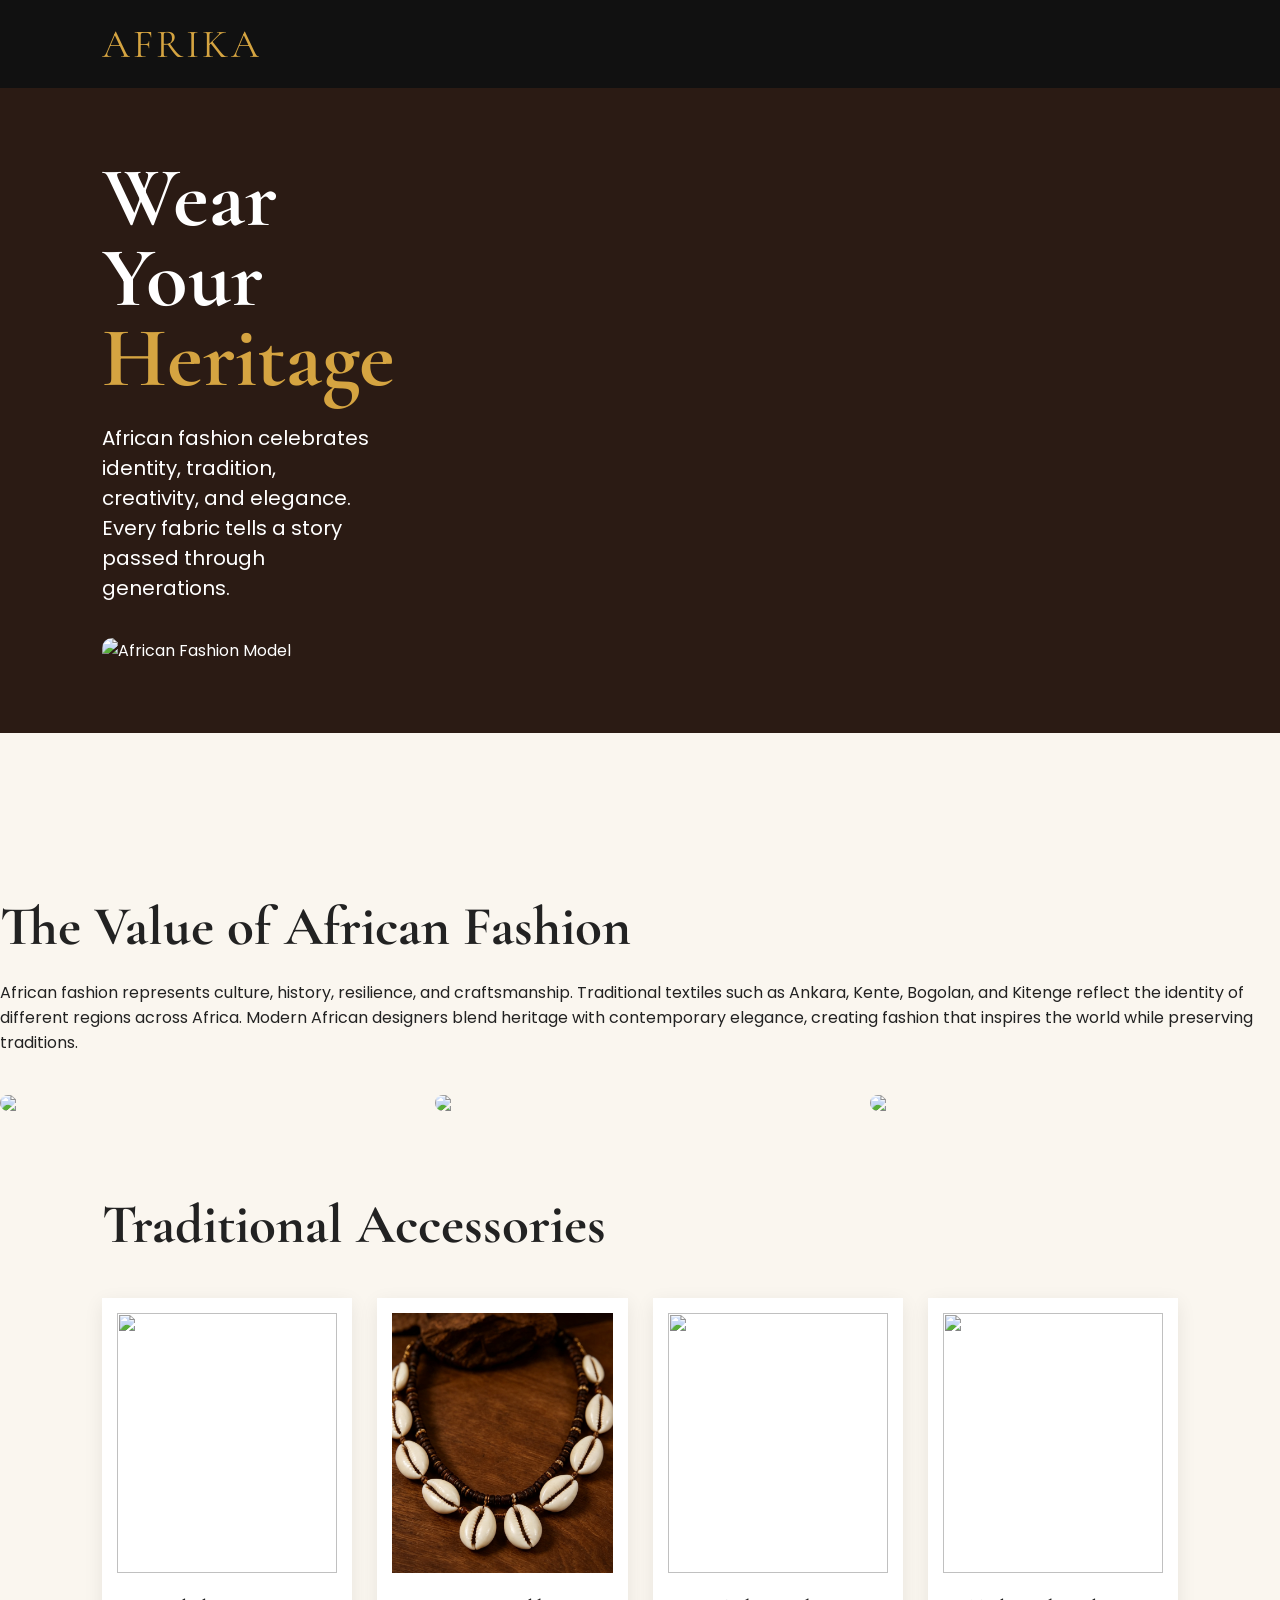
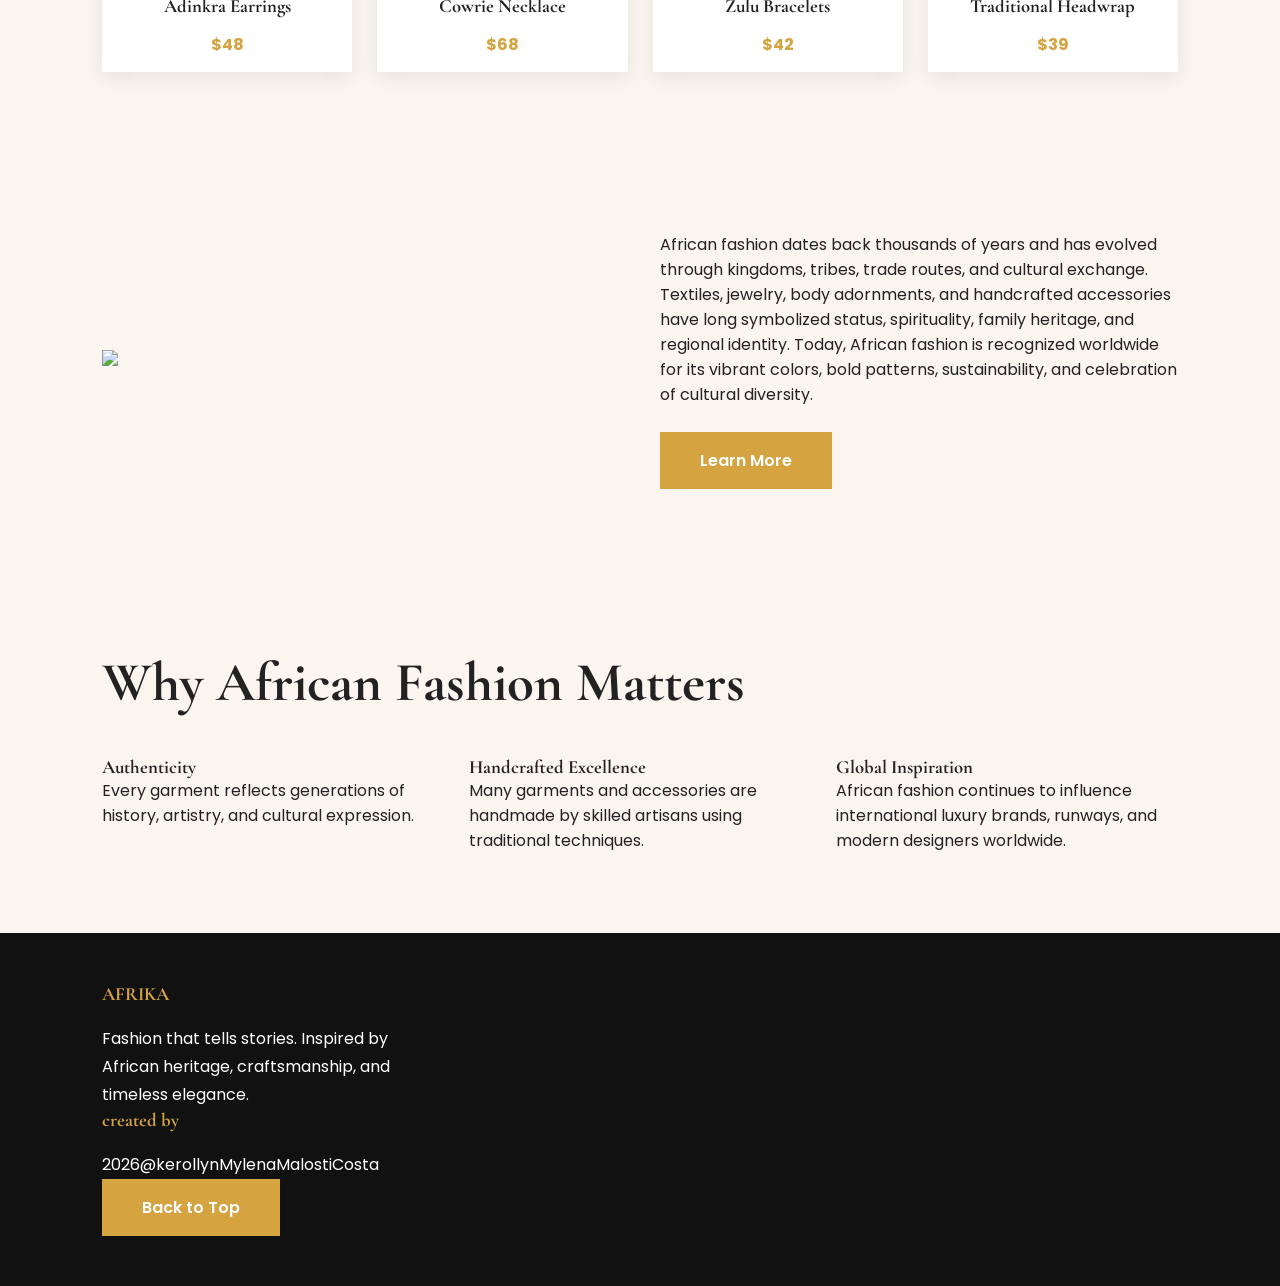
==== index.html @ bd6cc21a "oi" ====
<!DOCTYPE html>
<html lang="en">
<head>
<meta charset="UTF-8">
<meta name="viewport" content="width=device-width, initial-scale=1.0">
<title>AFRIKA | African Fashion</title>

<link href="https://fonts.googleapis.com/css2?family=Cormorant+Garamond:wght@400;600;700&family=Poppins:wght@300;400;500;600&display=swap" rel="stylesheet">

<style>

*{
margin:0;
padding:0;
box-sizing:border-box;
}

body{
font-family:'Poppins',sans-serif;
background:#faf6ef;
color:#222;
}

h1,h2,h3{
font-family:'Cormorant Garamond',serif;
}

header{
background:#111;
padding:20px 8%;
display:flex;
justify-content:space-between;
align-items:center;
position:sticky;
top:0;
z-index:1000;
}

.logo{
color:#d5a441;
font-size:40px;
font-family:'Cormorant Garamond',serif;
letter-spacing:3px;
}

nav a{
color:white;
text-decoration:none;
margin-left:30px;
font-size:15px;
transition:.3s;
}

nav a:hover{
color:#d5a441;
}

.hero{
display:flex;
align-items:center;
justify-content:space-between;
padding:70px 8%;
background:#2b1b14;
color:white;
}

.hero-text{
width:50%;
}

.hero h1{
font-size:85px;
line-height:80px;
margin-bottom:25px;
}

.hero span{
color:#d5a441;
}

.hero p{
font-size:20px;
margin-bottom:35px;
}

.btn{
display:inline-block;
padding:16px 40px;
background:#d5a441;
color:white;
text-decoration:none;
font-weight:600;
}

.hero img{
width:470px;
border-radius:10px;
}

.section{
padding:80px 8%;
}

.grid{
display:grid;
grid-template-columns:repeat(3,1fr);
gap:25px;
margin-top:40px;
}

.grid img{
width:100%;
border-radius:8px;
}

.title{
font-size:55px;
margin-bottom:20px;
}

.value{
display:grid;
grid-template-columns:1fr 2fr;
gap:40px;
align-items:center;
}

.products{
display:grid;
grid-template-columns:repeat(4,1fr);
gap:25px;
margin-top:40px;
}

.card{
background:white;
padding:15px;
text-align:center;
box-shadow:0 5px 18px rgba(0,0,0,.08);
}

.card img{
width:100%;
height:260px;
object-fit:cover;
}

.card h3{
margin:15px 0;
}

.price{
color:#d5a441;
font-weight:bold;
}

.origin{
display:grid;
grid-template-columns:1fr 1fr;
gap:40px;
align-items:center;
}

footer{
background:#111;
color:white;
padding:50px 8%;
display:grid;
grid-template-columns:repeat(3,1fr);
gap:40px;
}

footer h3{
margin-bottom:20px;
color:#d5a441;
}

footer p{
line-height:28px;
}

@media(max-width:900px){

.hero,
.value,
.origin{
grid-template-columns:1fr;
display:grid;
}

.hero-text{
width:100%;
}

.hero h1{
font-size:55px;
line-height:55px;
}

.grid,
.products{
grid-template-columns:1fr;
}

nav{
display:none;
}

}

</style>

</head>

<body>

<header>

<div class="logo">AFRIKA</div>

<nav>



</nav>


</header>

<section class="hero">

<div class="hero-text">


<div class="hero-text">

<h1>Wear Your <span>Heritage</span></h1>

<p>
African fashion celebrates identity, tradition, creativity, and elegance.
Every fabric tells a story passed through generations.
</p>



</a>
</div>

<img src="imagem1.png" alt="African Fashion Model">

</section>

<section class="section origin" id="origin"></section>

<div>

<h2 class="title">The Value of African Fashion</h2>

<p>

African fashion represents culture, history, resilience, and craftsmanship.
Traditional textiles such as Ankara, Kente, Bogolan, and Kitenge reflect
the identity of different regions across Africa.

Modern African designers blend heritage with contemporary elegance,
creating fashion that inspires the world while preserving traditions.

</p>

</div>

<div class="grid">

<img src="imagem2.png.png">
<img src="imagem3.png.png">
<img src="imagem4.png (3).png">

</div>

</section>

<section class="section">

<h2 class="title">Traditional Accessories</h2>

<div class="products">

<div class="card">
<img src="imagem brincos.png">
<h3>Adinkra Earrings</h3>
<p class="price">$48</p>
</div>

<div class="card">
<img src="imagem colar.png">
<h3>Cowrie Necklace</h3>
<p class="price">$68</p>
</div>

<div class="card">
<img src="imagem brecelete.png">
<h3>Zulu Bracelets</h3>
<p class="price">$42</p>
</div>

<div class="card">
<img src="acessesorio cabeça.png">
<h3>Traditional Headwrap</h3>
<p class="price">$39</p>
</div>

</div>

</section>

<section class="section origin">

<div>

<img src="imagem arvore.png" width="100%">



</div>

<div>



<p>

African fashion dates back thousands of years and has evolved through
kingdoms, tribes, trade routes, and cultural exchange.

Textiles, jewelry, body adornments, and handcrafted accessories have long
symbolized status, spirituality, family heritage, and regional identity.

Today, African fashion is recognized worldwide for its vibrant colors,
bold patterns, sustainability, and celebration of cultural diversity.

</p>

<br>

<a href="africa.html" class="btn" target="_blank">
Learn More
</a>

</div>

</section>

<section class="section">

<h2 class="title">Why African Fashion Matters</h2>

<div class="grid">

<div>

<h3>Authenticity</h3>

<p>
Every garment reflects generations of history, artistry, and cultural
expression.
</p>

</div>

<div>

<h3>Handcrafted Excellence</h3>

<p>
Many garments and accessories are handmade by skilled artisans using
traditional techniques.
</p>

</div>

<div>

<h3>Global Inspiration</h3>

<p>
African fashion continues to influence international luxury brands,
runways, and modern designers worldwide.
</p>

</div>

</div>

</section>

<footer>

<div>

<h3>AFRIKA</h3>

<p>

Fashion that tells stories.
Inspired by African heritage, craftsmanship, and timeless elegance.


<div>

<h3>created by</h3>

<p>

    2026@kerollynMylenaMalostiCosta
   </p>
  
   <body id="top">
      
   </body>
   <a href="#top" class="btn">Back to Top</a>

</p> </div> <div> 
     </p> 
    </div>
 </footer>
 </body> </html>
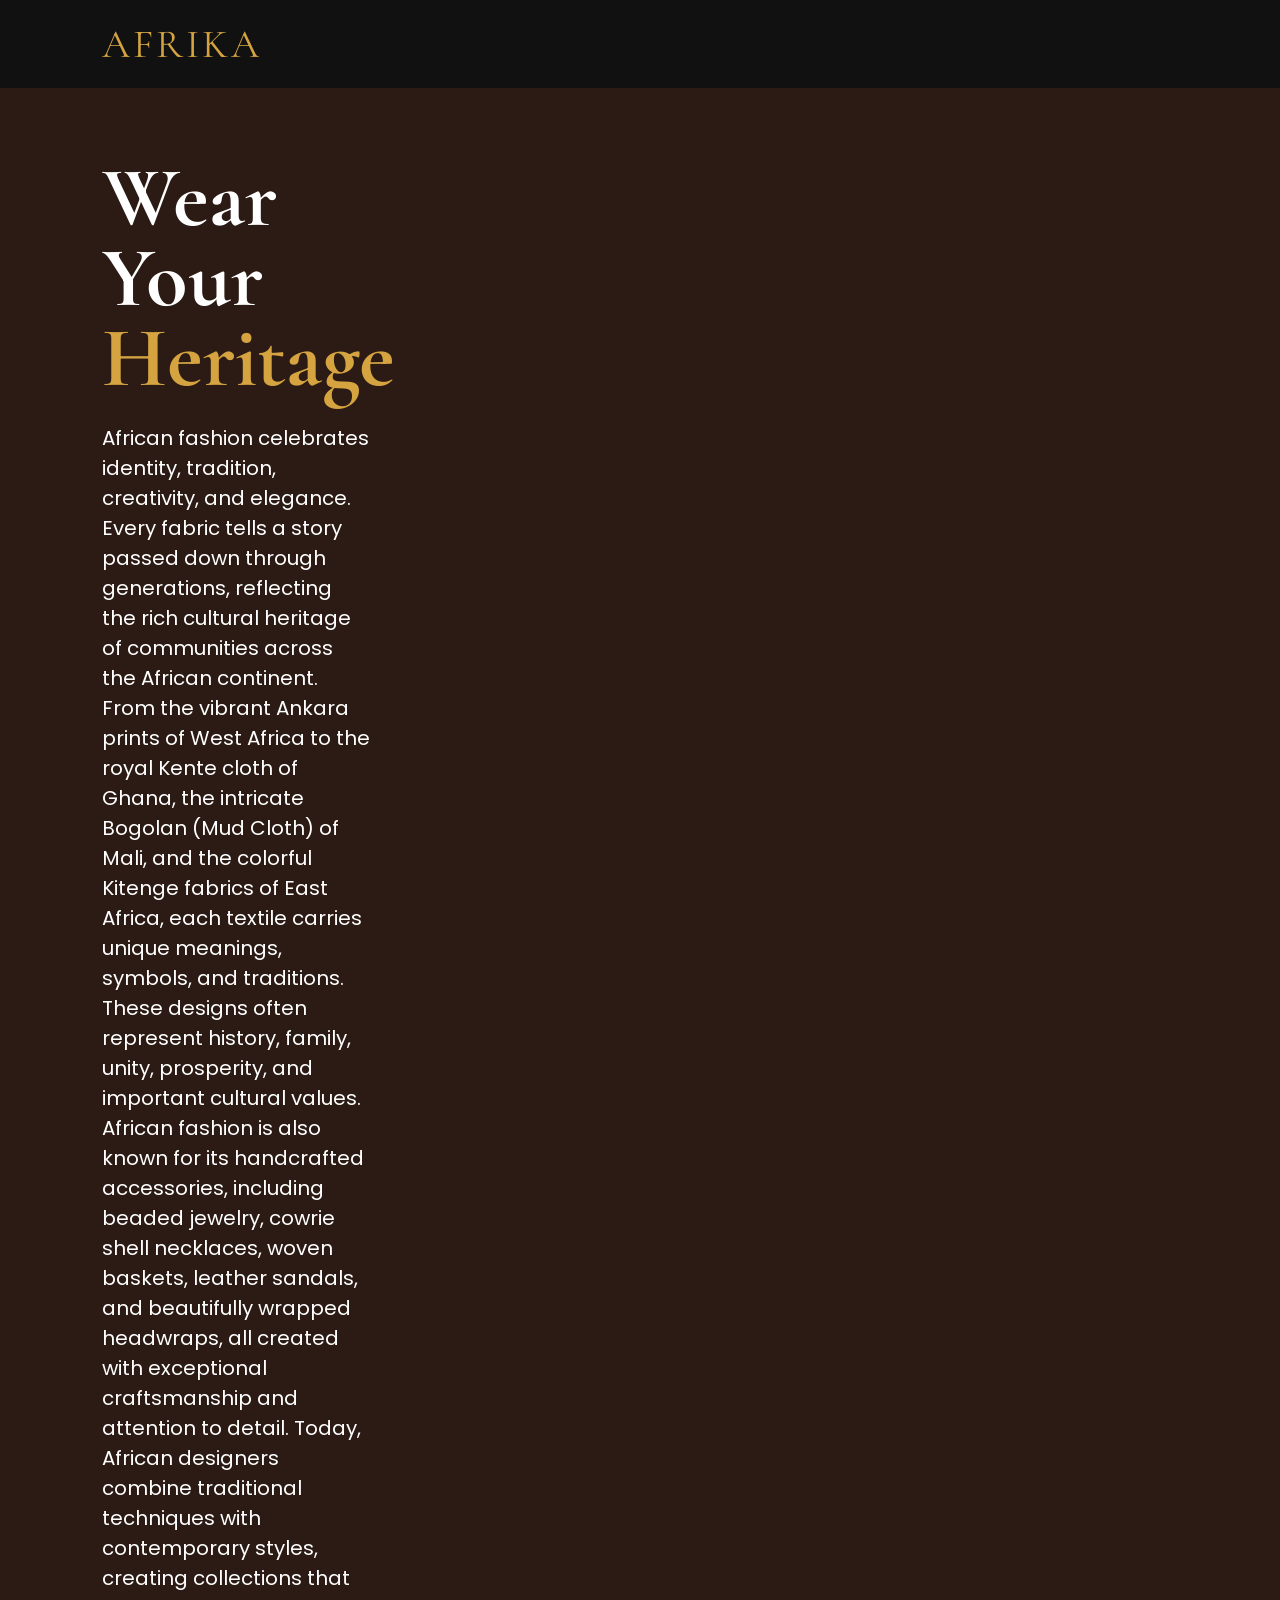
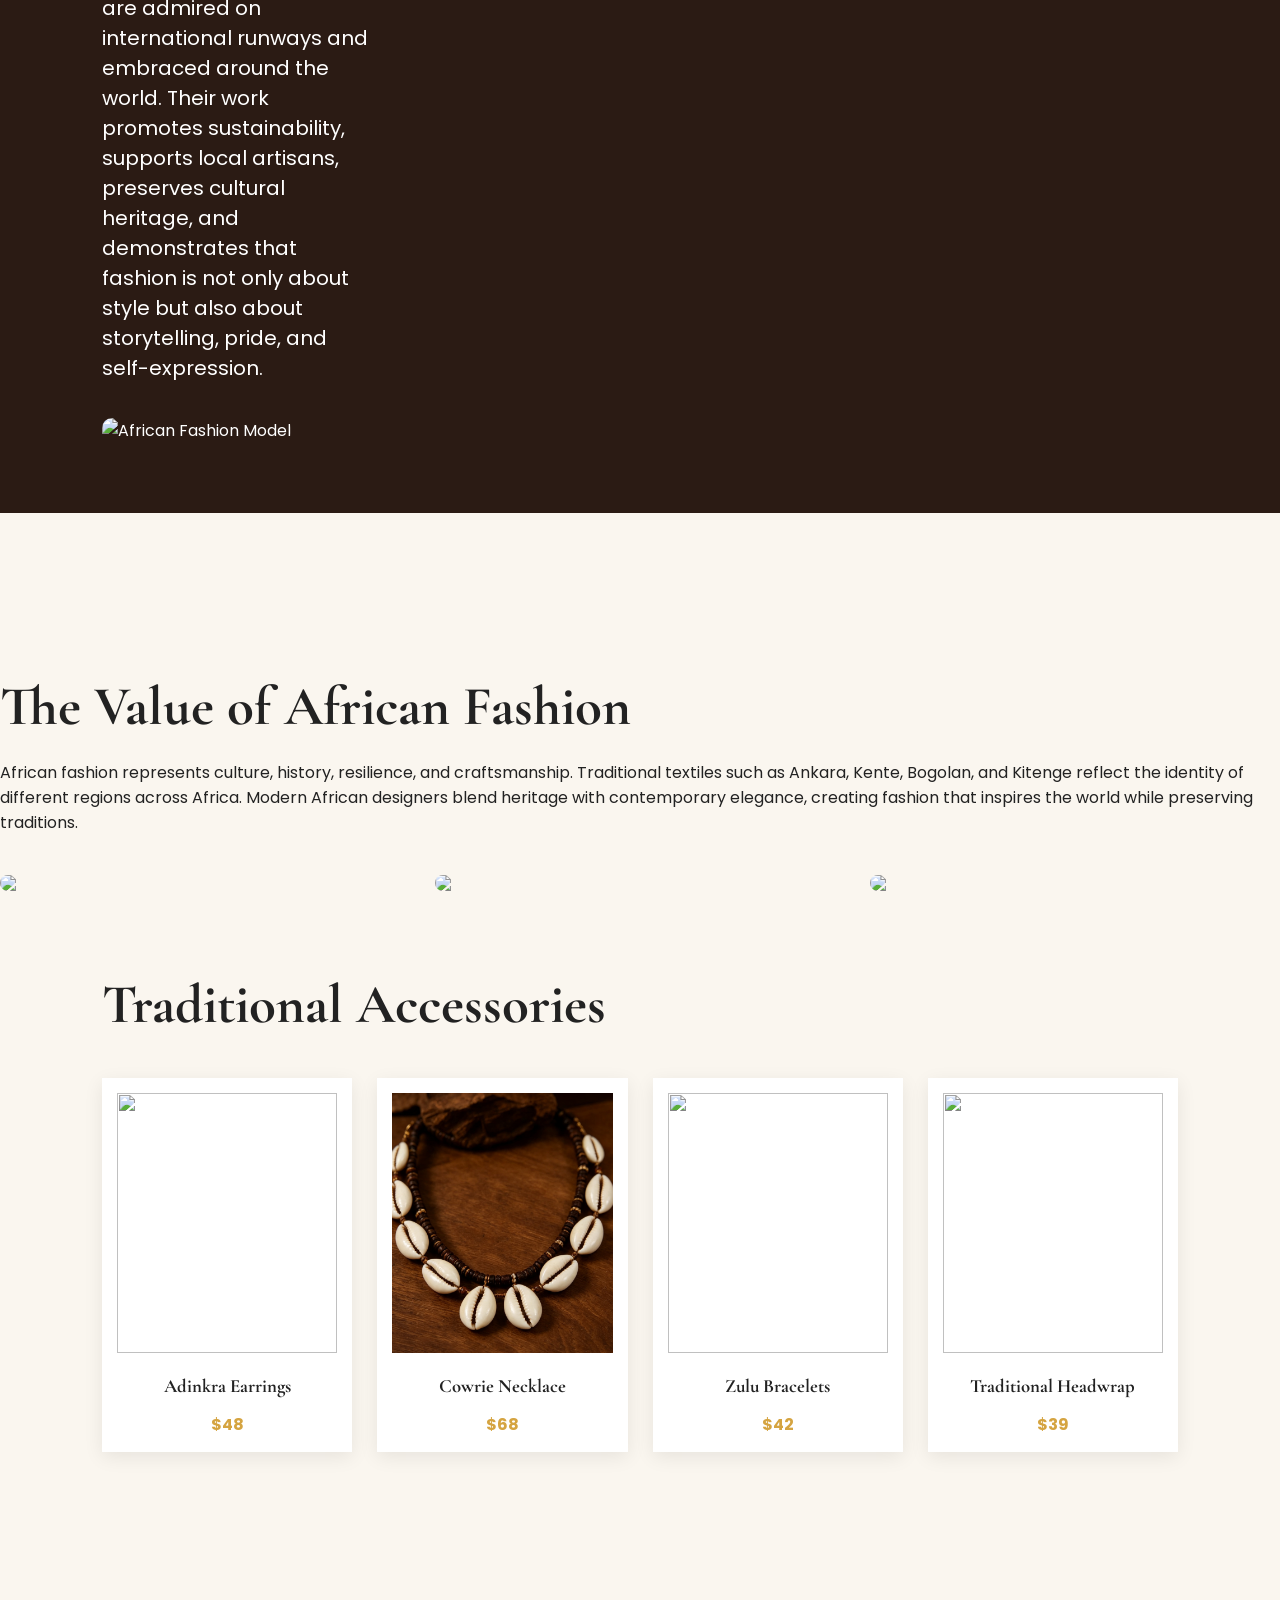
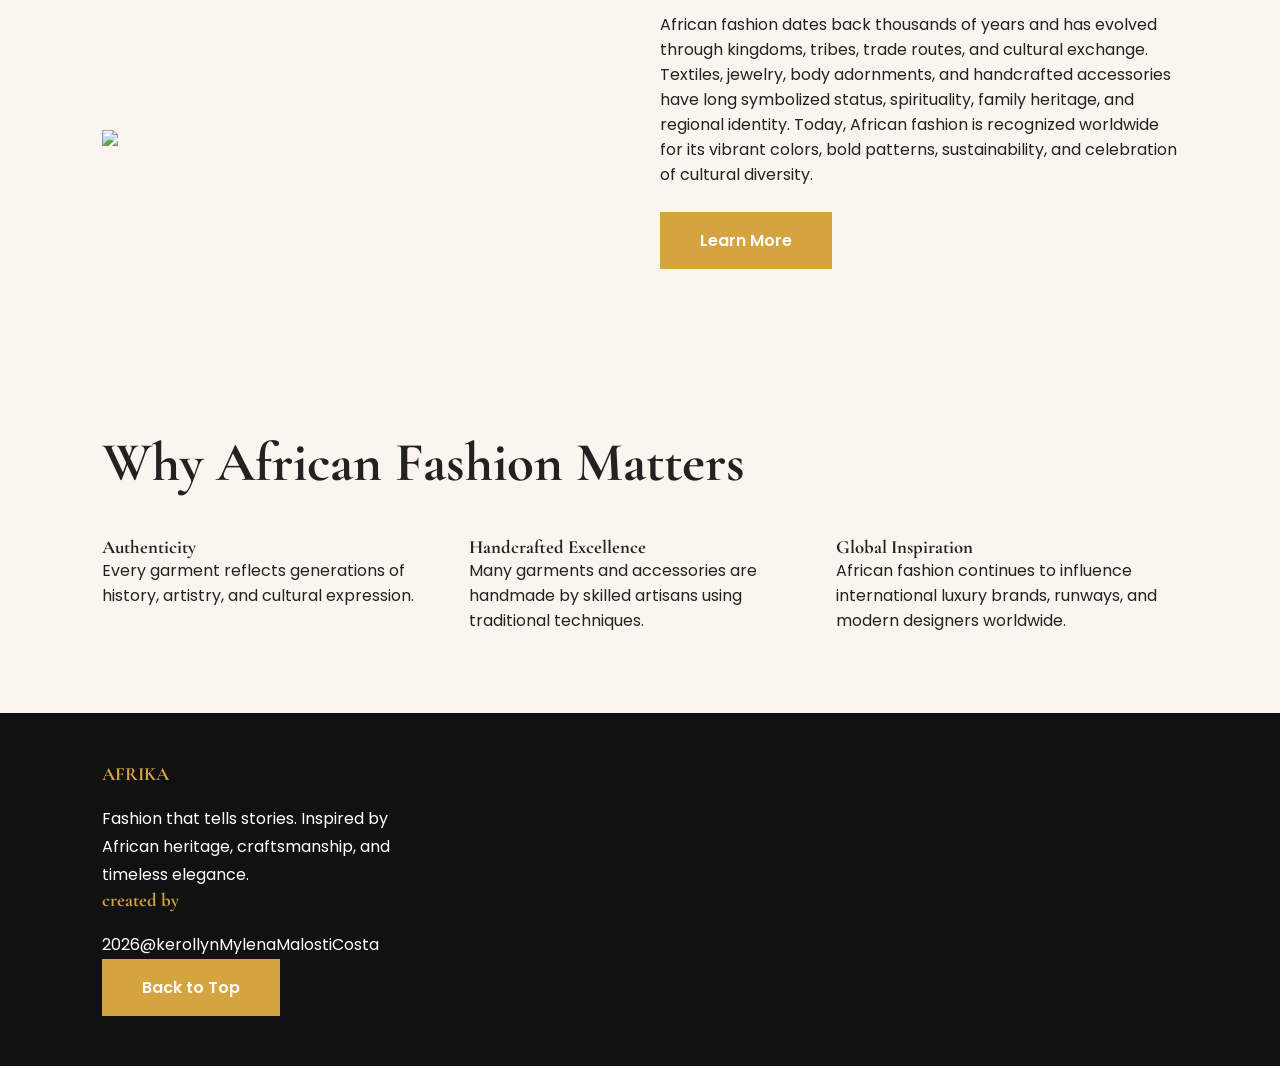
==== commit d84e2924: "oi" ====
--- a/index.html
+++ b/index.html
@@ -237,8 +237,15 @@
 <h1>Wear Your <span>Heritage</span></h1>
 
 <p>
-African fashion celebrates identity, tradition, creativity, and elegance.
-Every fabric tells a story passed through generations.
+
+African fashion celebrates identity, tradition, creativity, and elegance. Every fabric tells a story passed down through generations, reflecting the rich cultural heritage of communities across the African continent.
+
+From the vibrant Ankara prints of West Africa to the royal Kente cloth of Ghana, the intricate Bogolan (Mud Cloth) of Mali, and the colorful Kitenge fabrics of East Africa, each textile carries unique meanings, symbols, and traditions. These designs often represent history, family, unity, prosperity, and important cultural values.
+
+African fashion is also known for its handcrafted accessories, including beaded jewelry, cowrie shell necklaces, woven baskets, leather sandals, and beautifully wrapped headwraps, all created with exceptional craftsmanship and attention to detail.
+
+Today, African designers combine traditional techniques with contemporary styles, creating collections that are admired on international runways and embraced around the world. Their work promotes sustainability, supports local artisans, preserves cultural heritage, and demonstrates that fashion is not only about style but also about storytelling, pride, and self-expression.
+
 </p>
 
 
@@ -415,7 +422,7 @@
    </p>
   
    <body id="top">
-      
+
    </body>
    <a href="#top" class="btn">Back to Top</a>
 
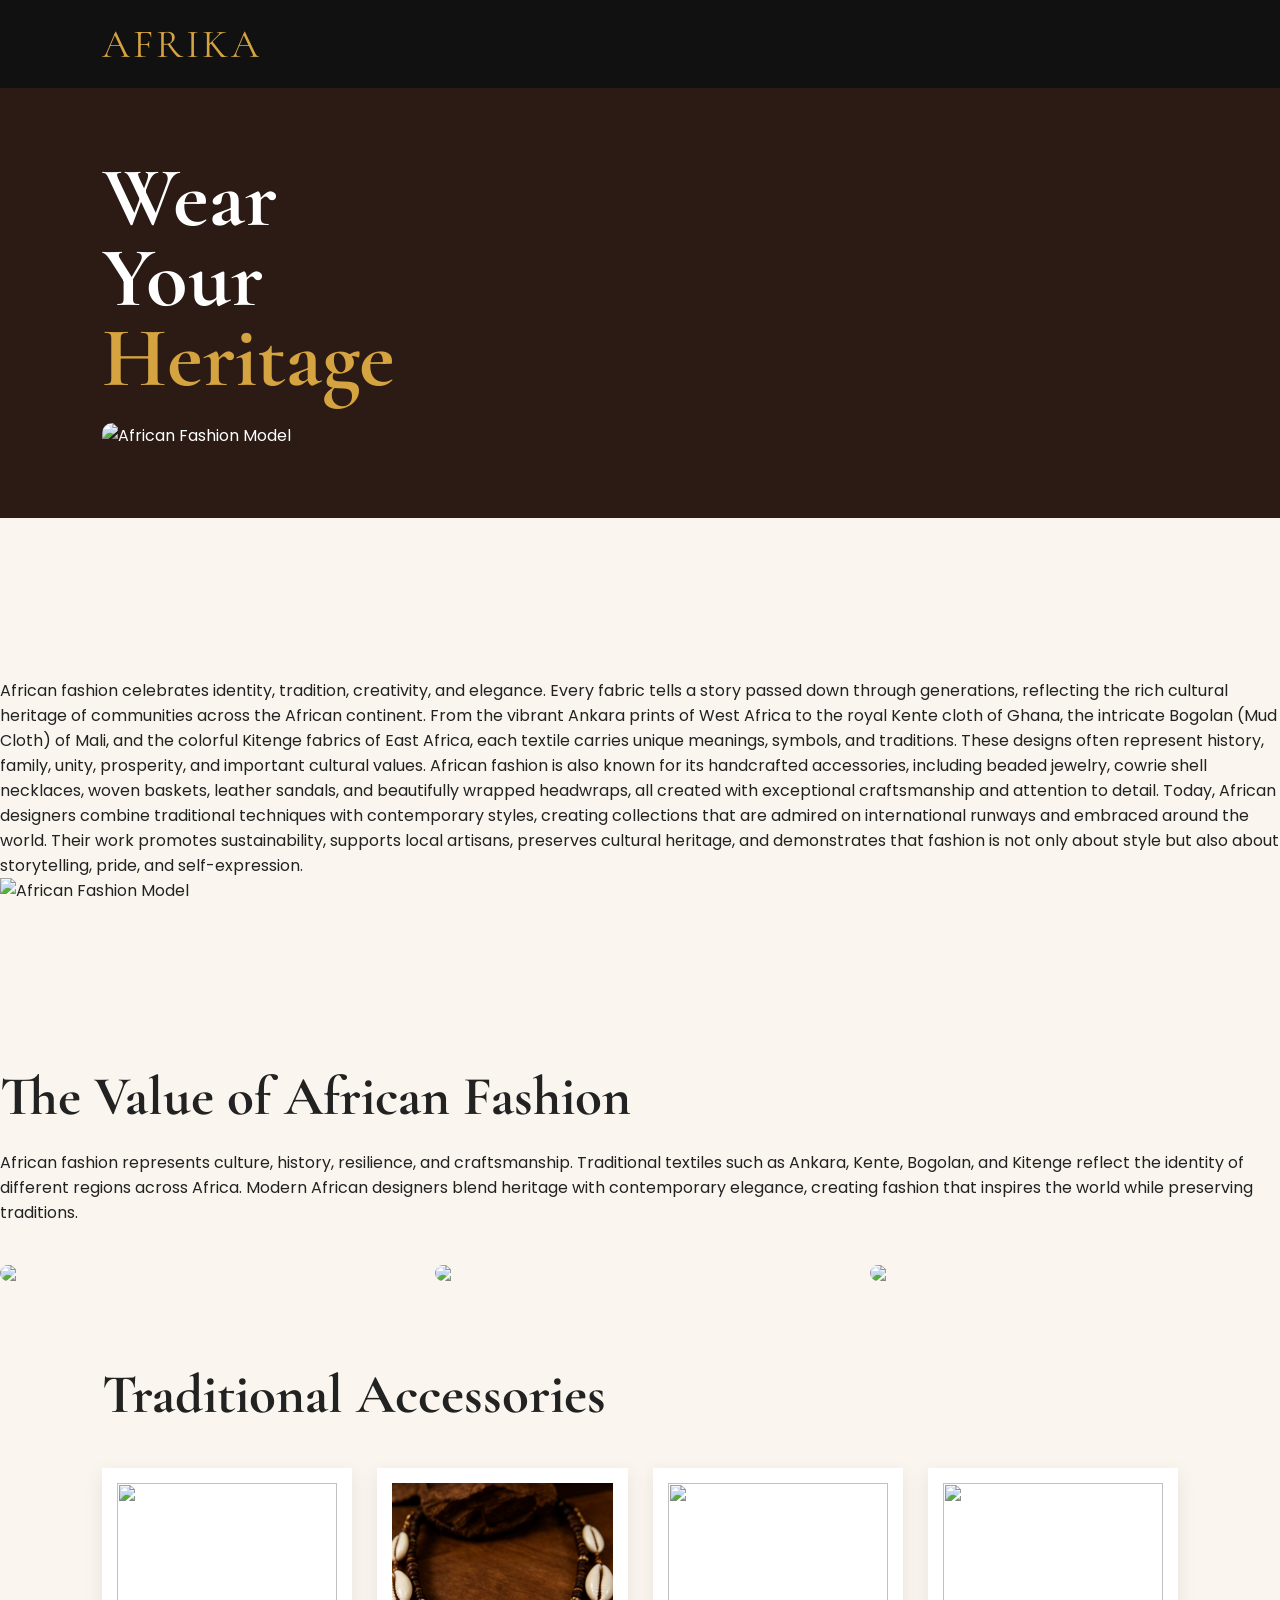
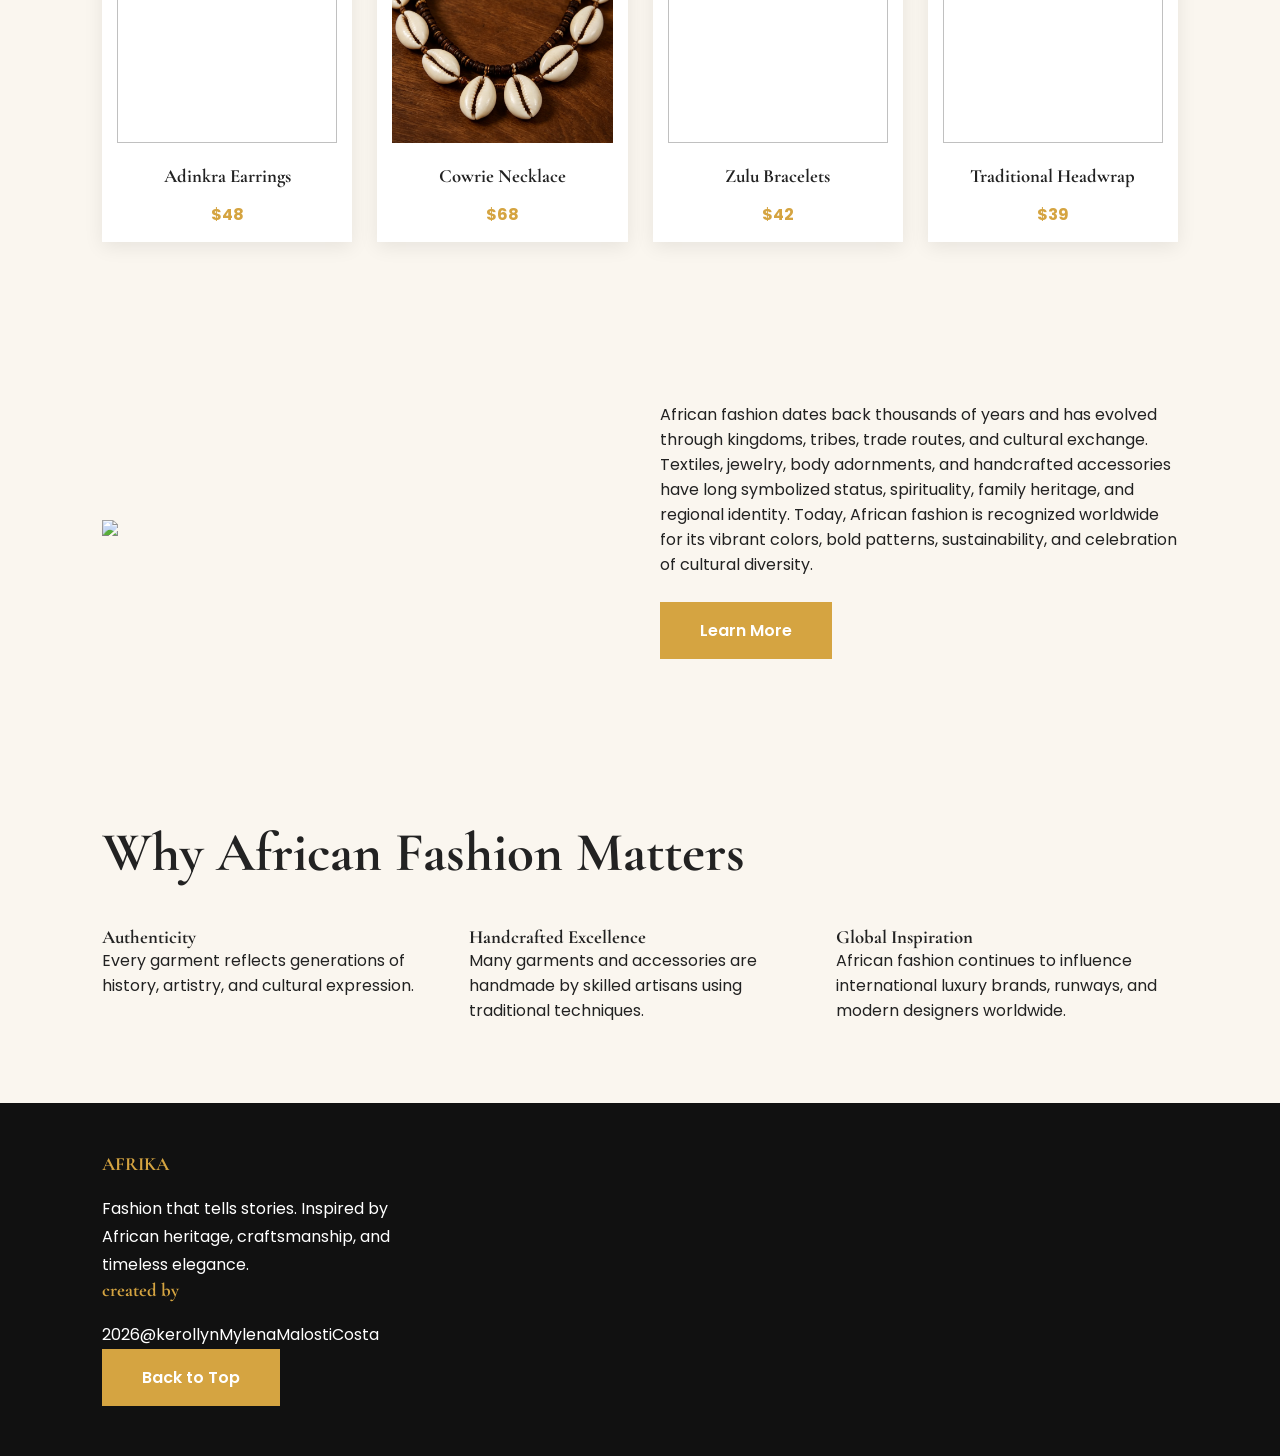
==== commit 97b2ddb1: "oi" ====
--- a/index.html
+++ b/index.html
@@ -234,11 +234,22 @@
 
 <div class="hero-text">
 
-<h1>Wear Your <span>Heritage</span></h1>
-
-<p>
-
-African fashion celebrates identity, tradition, creativity, and elegance. Every fabric tells a story passed down through generations, reflecting the rich cultural heritage of communities across the African continent.
+<h1>Wear Your <span>Heritage</span></h4>
+
+</div>
+
+<img src="imagem1.png" alt="African Fashion Model">
+
+</section>
+
+<section class="section origin" id="origin"></section>
+
+<div>
+
+<p>
+
+African fashion celebrates identity, tradition, creativity, and elegance.
+ Every fabric tells a story passed down through generations, reflecting the rich cultural heritage of communities across the African continent.
 
 From the vibrant Ankara prints of West Africa to the royal Kente cloth of Ghana, the intricate Bogolan (Mud Cloth) of Mali, and the colorful Kitenge fabrics of East Africa, each textile carries unique meanings, symbols, and traditions. These designs often represent history, family, unity, prosperity, and important cultural values.
 
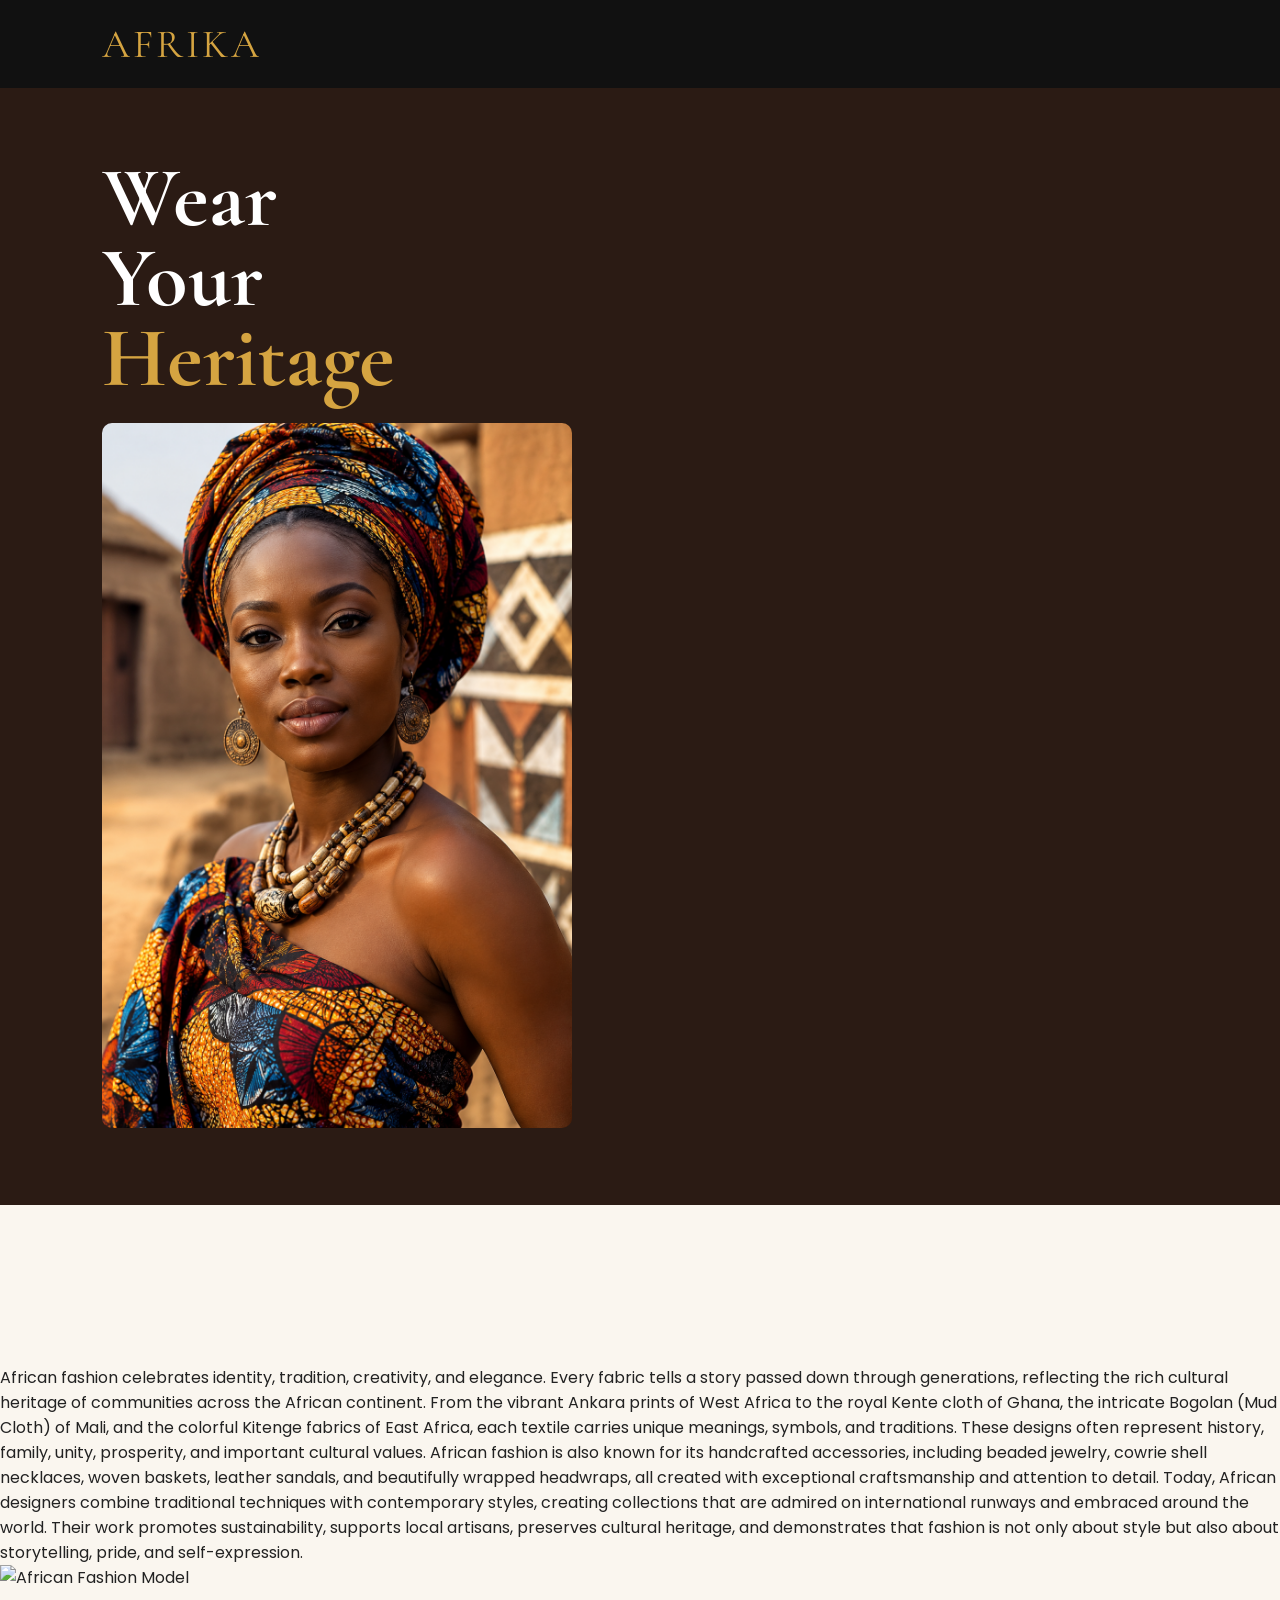
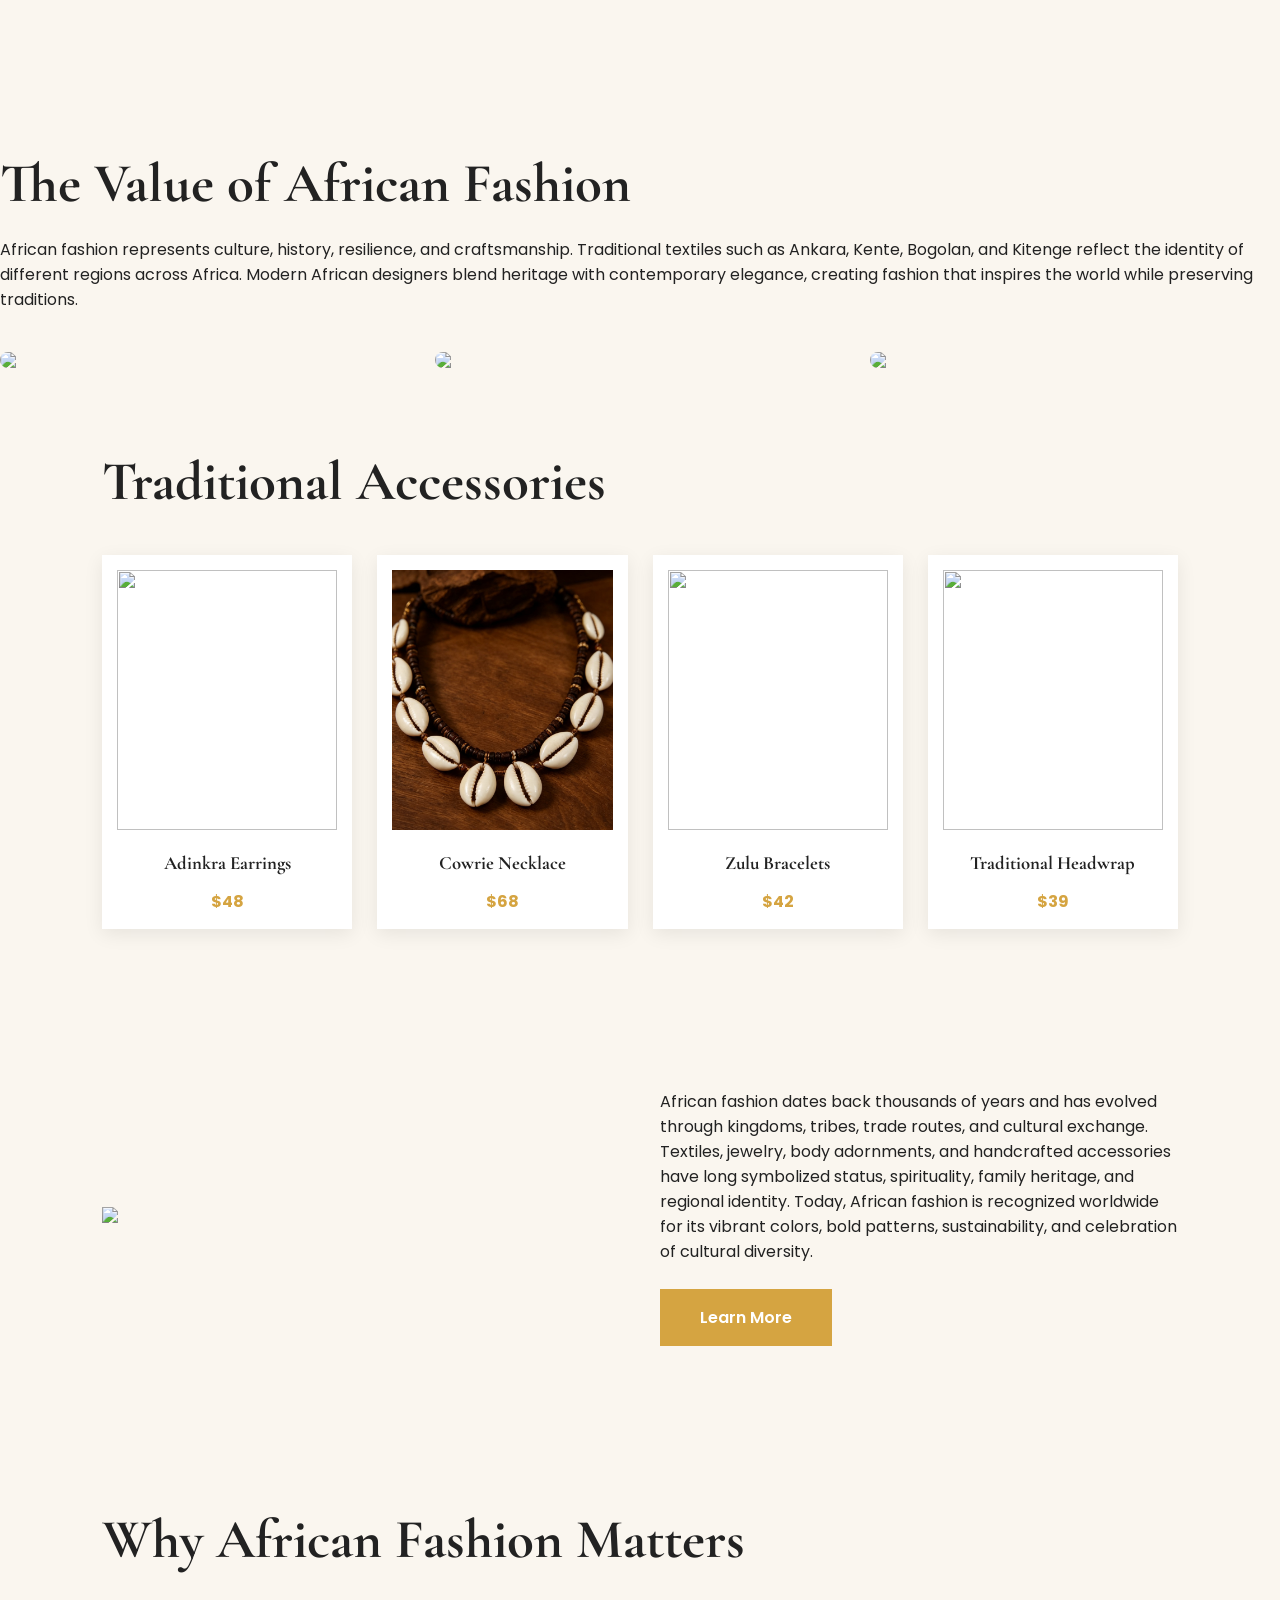
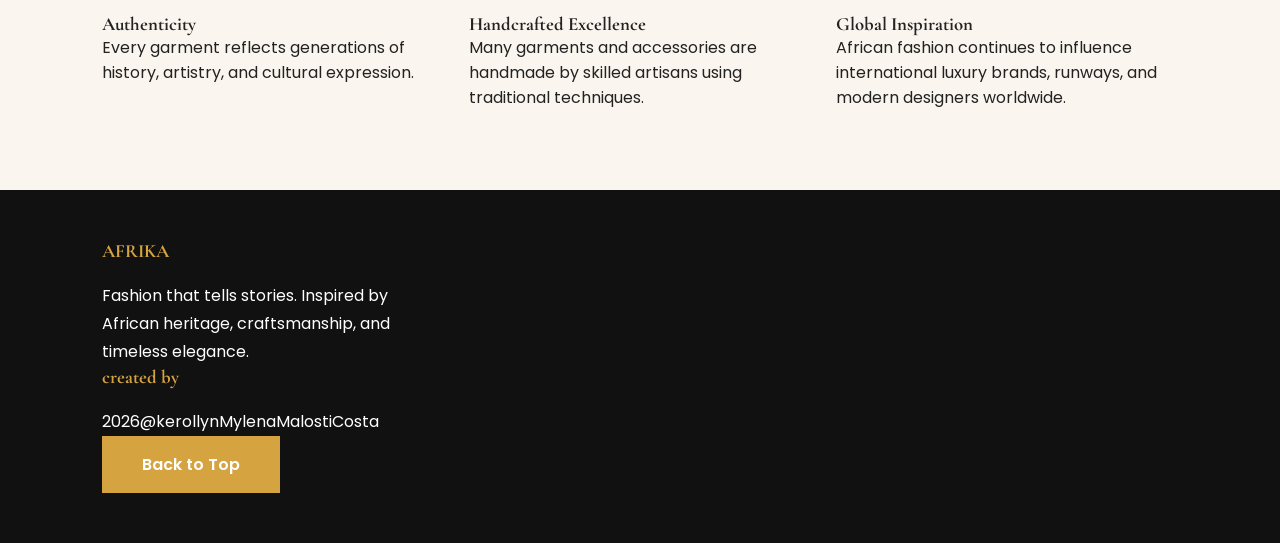
==== commit 3ce3314f: "oi" ====
--- a/index.html
+++ b/index.html
@@ -238,7 +238,7 @@
 
 </div>
 
-<img src="imagem1.png" alt="African Fashion Model">
+<img src="imagem mulher.png" alt="African Fashion Model">
 
 </section>
 
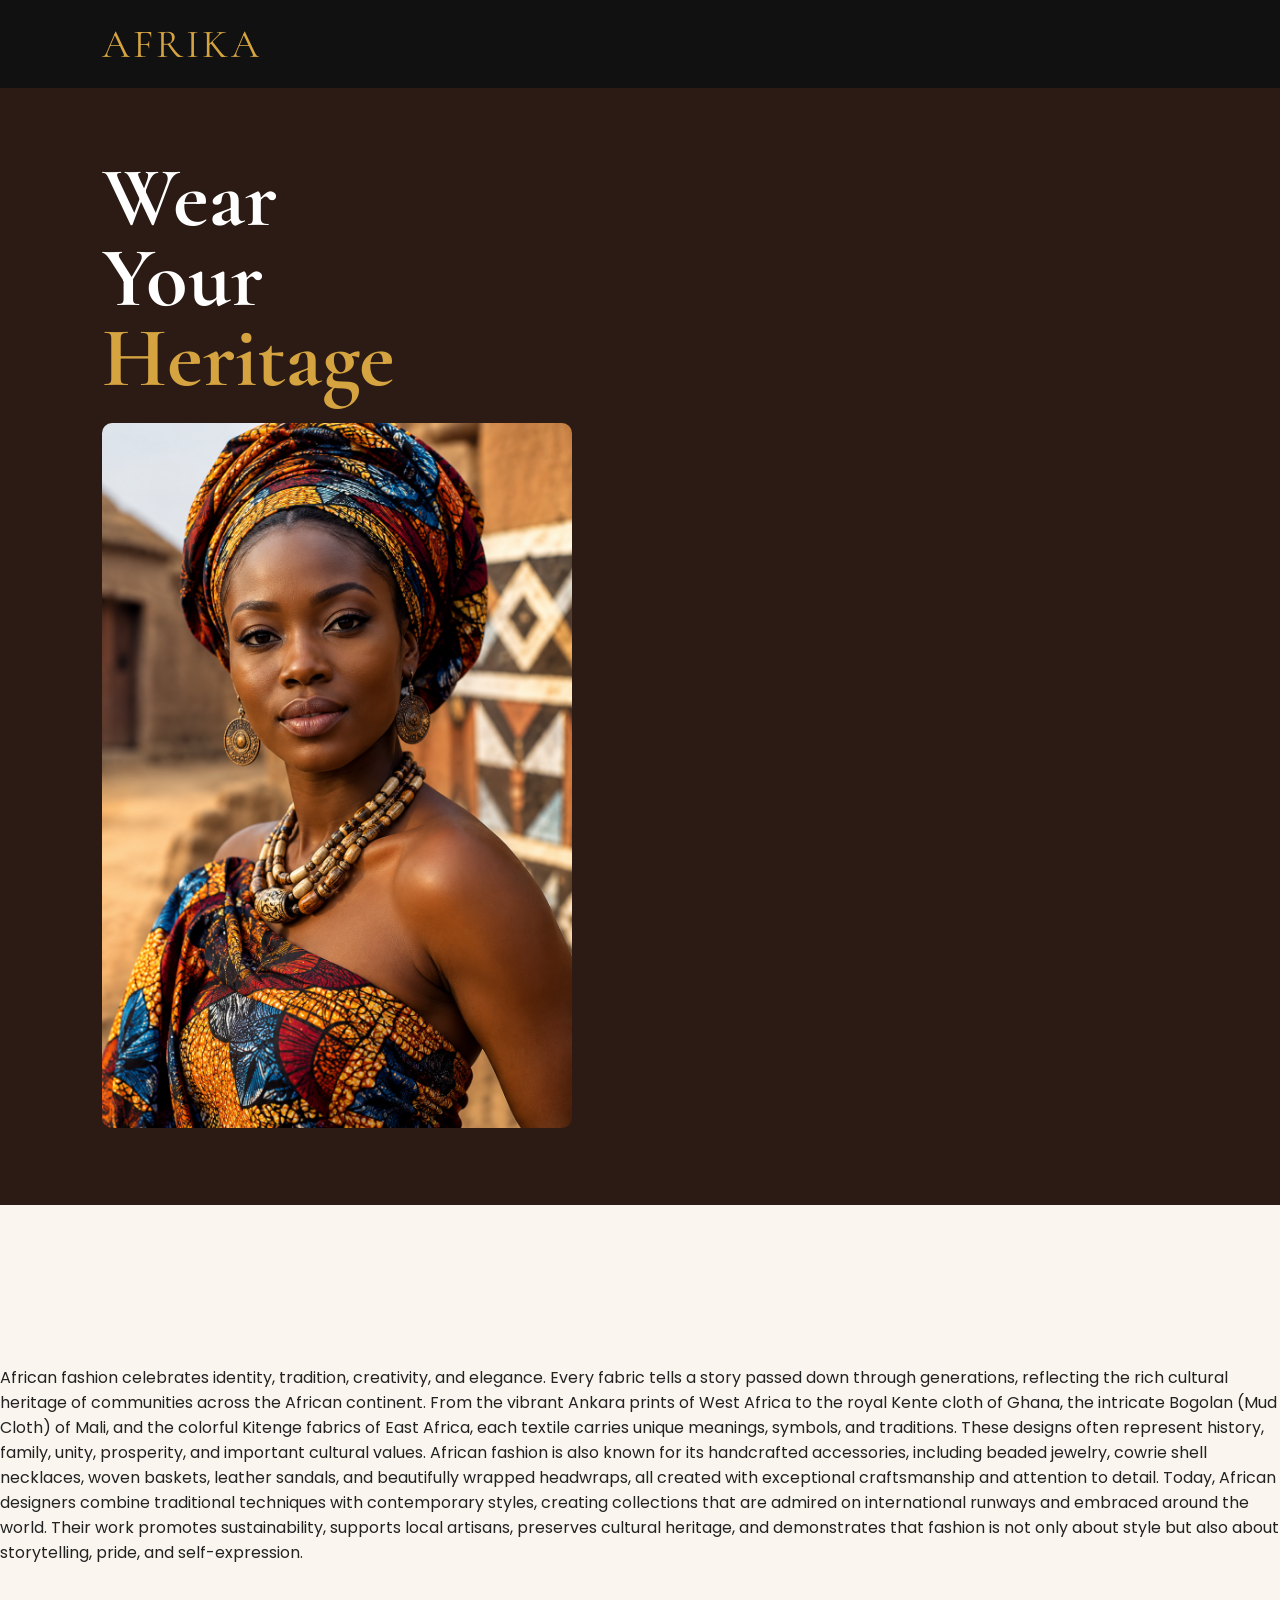
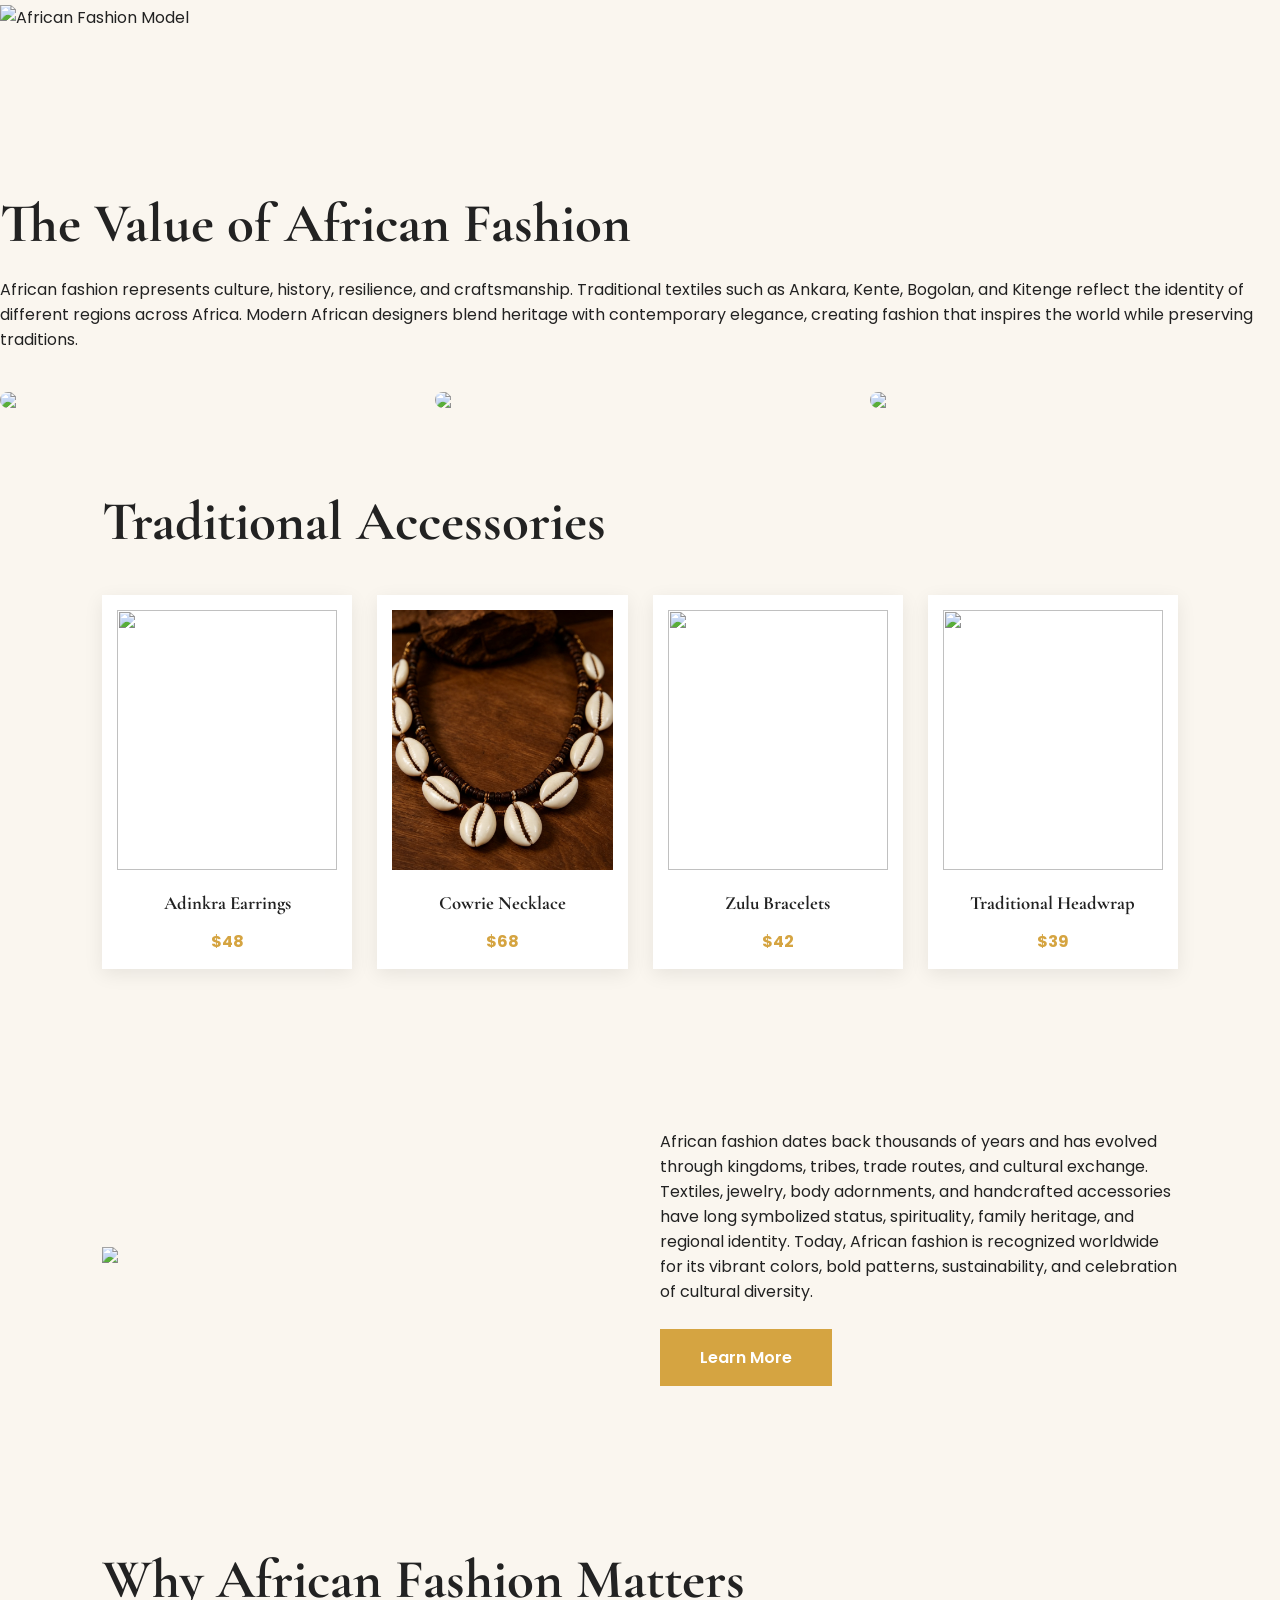
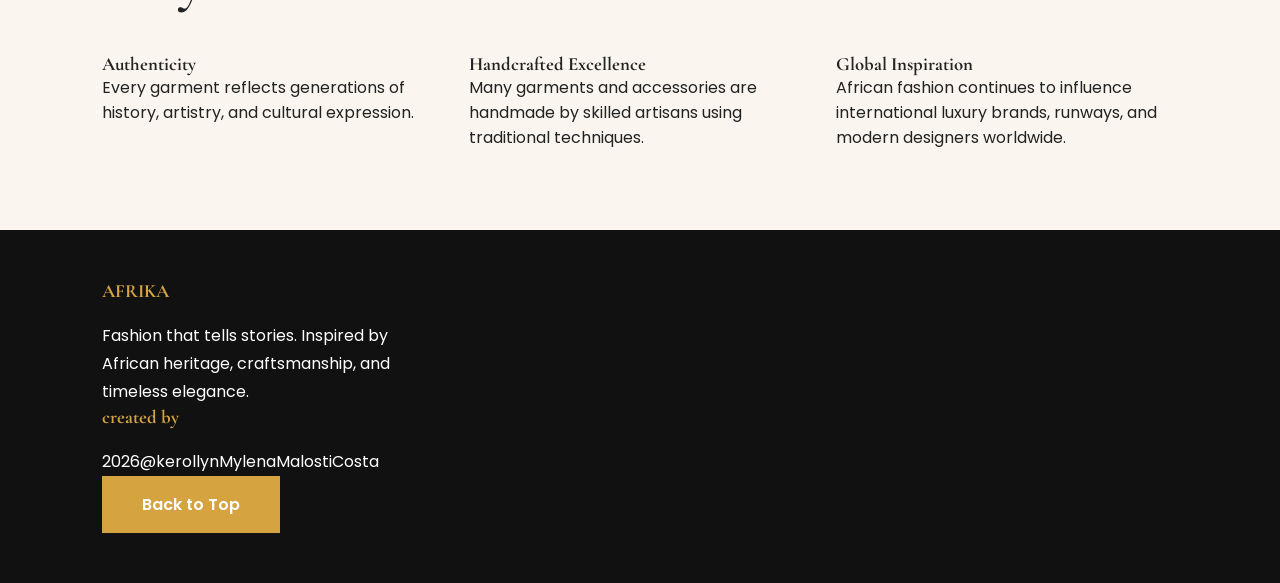
==== commit 41346b1f: "oii" ====
--- a/index.html
+++ b/index.html
@@ -262,7 +262,7 @@
 
 
 </a>
-</div>
+<div class="grid"></div>
 
 <img src="imagem1.png" alt="African Fashion Model">
 
